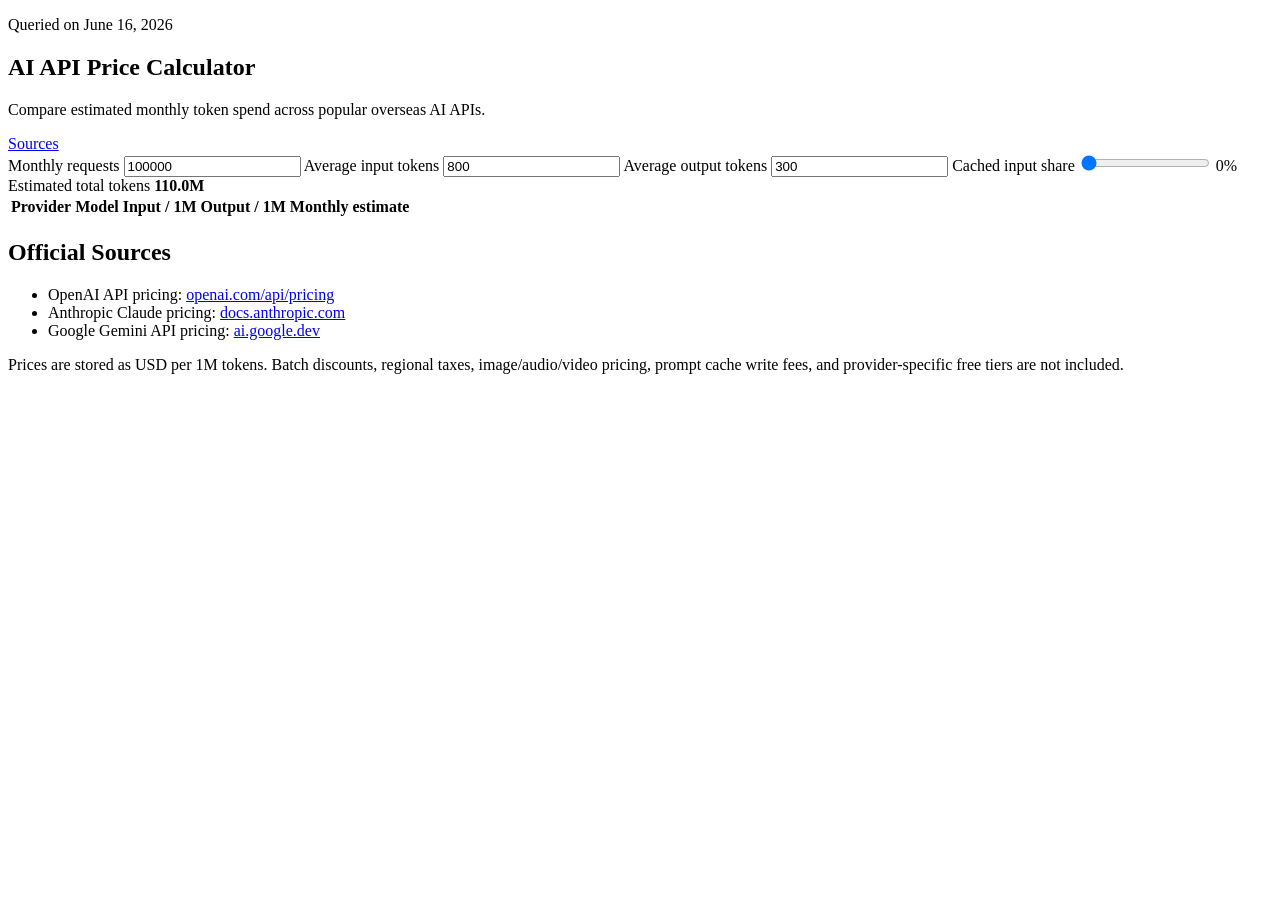
==== index.html @ 67a637ab "Create calculator page shell" ====
<!doctype html>
<html lang="en">
  <head>
    <meta charset="UTF-8" />
    <meta name="viewport" content="width=device-width, initial-scale=1.0" />
    <title>AI API Price Calculator</title>
    <link rel="stylesheet" href="./styles.css" />
  </head>
  <body>
    <main class="shell">
      <section class="intro">
        <div>
          <p class="eyebrow">Queried on June 16, 2026</p>
          <h1>AI API Price Calculator</h1>
          <p class="lede">
            Compare estimated monthly token spend across popular overseas AI APIs.
          </p>
        </div>
        <a class="source-link" href="#sources">Sources</a>
      </section>

      <section class="calculator" aria-label="Usage calculator">
        <form class="controls" id="usageForm">
          <label>
            <span>Monthly requests</span>
            <input id="requests" type="number" min="1" step="1000" value="100000" />
          </label>
          <label>
            <span>Average input tokens</span>
            <input id="inputTokens" type="number" min="1" step="100" value="800" />
          </label>
          <label>
            <span>Average output tokens</span>
            <input id="outputTokens" type="number" min="1" step="100" value="300" />
          </label>
          <label>
            <span>Cached input share</span>
            <input id="cacheShare" type="range" min="0" max="100" value="0" />
            <output id="cacheValue">0%</output>
          </label>
        </form>

        <div class="summary" aria-live="polite">
          <span>Estimated total tokens</span>
          <strong id="totalTokens">110.0M</strong>
        </div>
      </section>

      <section class="results" aria-label="Model price comparison">
        <div class="table-wrap">
          <table>
            <thead>
              <tr>
                <th>Provider</th>
                <th>Model</th>
                <th>Input / 1M</th>
                <th>Output / 1M</th>
                <th>Monthly estimate</th>
              </tr>
            </thead>
            <tbody id="resultsBody"></tbody>
          </table>
        </div>
      </section>

      <section class="notes" id="sources">
        <h2>Official Sources</h2>
        <ul>
          <li>
            OpenAI API pricing:
            <a href="https://openai.com/api/pricing/" target="_blank" rel="noreferrer">openai.com/api/pricing</a>
          </li>
          <li>
            Anthropic Claude pricing:
            <a href="https://docs.anthropic.com/en/docs/about-claude/pricing" target="_blank" rel="noreferrer">docs.anthropic.com</a>
          </li>
          <li>
            Google Gemini API pricing:
            <a href="https://ai.google.dev/gemini-api/docs/pricing" target="_blank" rel="noreferrer">ai.google.dev</a>
          </li>
        </ul>
        <p>
          Prices are stored as USD per 1M tokens. Batch discounts, regional taxes,
          image/audio/video pricing, prompt cache write fees, and provider-specific
          free tiers are not included.
        </p>
      </section>
    </main>

    <script src="./app.js"></script>
  </body>
</html>
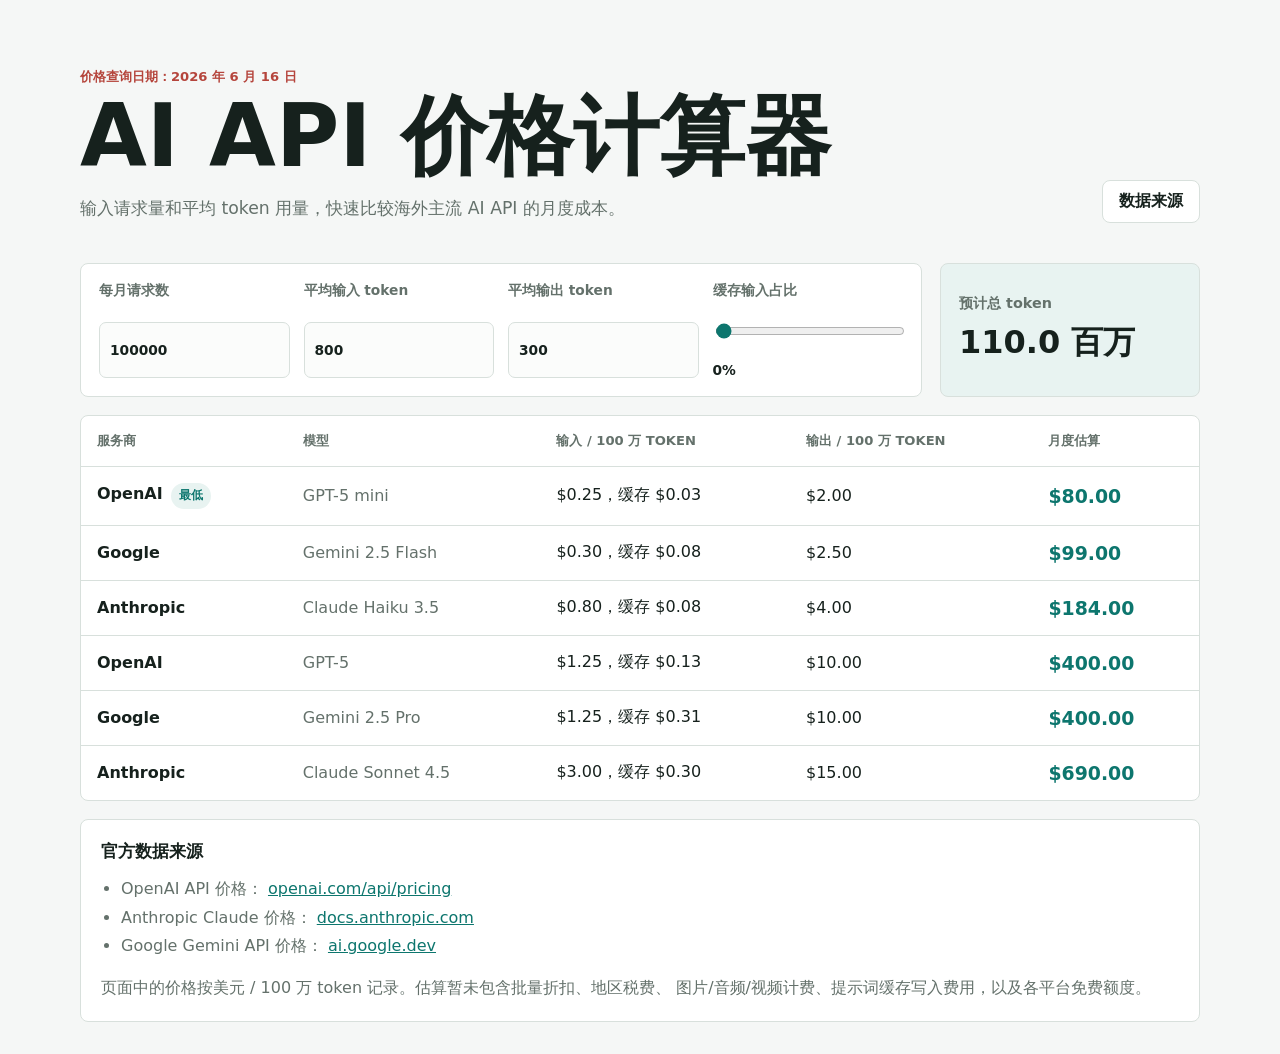
==== commit 7d869176: "Localize calculator interface to Chinese" ====
--- a/index.html
+++ b/index.html
@@ -1,61 +1,61 @@
 <!doctype html>
-<html lang="en">
+<html lang="zh-CN">
   <head>
     <meta charset="UTF-8" />
     <meta name="viewport" content="width=device-width, initial-scale=1.0" />
-    <title>AI API Price Calculator</title>
+    <title>AI API 价格计算器</title>
     <link rel="stylesheet" href="./styles.css" />
   </head>
   <body>
     <main class="shell">
       <section class="intro">
         <div>
-          <p class="eyebrow">Queried on June 16, 2026</p>
-          <h1>AI API Price Calculator</h1>
+          <p class="eyebrow">价格查询日期：2026 年 6 月 16 日</p>
+          <h1>AI API 价格计算器</h1>
           <p class="lede">
-            Compare estimated monthly token spend across popular overseas AI APIs.
+            输入请求量和平均 token 用量，快速比较海外主流 AI API 的月度成本。
           </p>
         </div>
-        <a class="source-link" href="#sources">Sources</a>
+        <a class="source-link" href="#sources">数据来源</a>
       </section>
 
-      <section class="calculator" aria-label="Usage calculator">
+      <section class="calculator" aria-label="用量计算器">
         <form class="controls" id="usageForm">
           <label>
-            <span>Monthly requests</span>
+            <span>每月请求数</span>
             <input id="requests" type="number" min="1" step="1000" value="100000" />
           </label>
           <label>
-            <span>Average input tokens</span>
+            <span>平均输入 token</span>
             <input id="inputTokens" type="number" min="1" step="100" value="800" />
           </label>
           <label>
-            <span>Average output tokens</span>
+            <span>平均输出 token</span>
             <input id="outputTokens" type="number" min="1" step="100" value="300" />
           </label>
           <label>
-            <span>Cached input share</span>
+            <span>缓存输入占比</span>
             <input id="cacheShare" type="range" min="0" max="100" value="0" />
             <output id="cacheValue">0%</output>
           </label>
         </form>
 
         <div class="summary" aria-live="polite">
-          <span>Estimated total tokens</span>
-          <strong id="totalTokens">110.0M</strong>
+          <span>预计总 token</span>
+          <strong id="totalTokens">110.0 百万</strong>
         </div>
       </section>
 
-      <section class="results" aria-label="Model price comparison">
+      <section class="results" aria-label="模型价格对比">
         <div class="table-wrap">
           <table>
             <thead>
               <tr>
-                <th>Provider</th>
-                <th>Model</th>
-                <th>Input / 1M</th>
-                <th>Output / 1M</th>
-                <th>Monthly estimate</th>
+                <th>服务商</th>
+                <th>模型</th>
+                <th>输入 / 100 万 token</th>
+                <th>输出 / 100 万 token</th>
+                <th>月度估算</th>
               </tr>
             </thead>
             <tbody id="resultsBody"></tbody>
@@ -64,25 +64,24 @@
       </section>
 
       <section class="notes" id="sources">
-        <h2>Official Sources</h2>
+        <h2>官方数据来源</h2>
         <ul>
           <li>
-            OpenAI API pricing:
+            OpenAI API 价格：
             <a href="https://openai.com/api/pricing/" target="_blank" rel="noreferrer">openai.com/api/pricing</a>
           </li>
           <li>
-            Anthropic Claude pricing:
+            Anthropic Claude 价格：
             <a href="https://docs.anthropic.com/en/docs/about-claude/pricing" target="_blank" rel="noreferrer">docs.anthropic.com</a>
           </li>
           <li>
-            Google Gemini API pricing:
+            Google Gemini API 价格：
             <a href="https://ai.google.dev/gemini-api/docs/pricing" target="_blank" rel="noreferrer">ai.google.dev</a>
           </li>
         </ul>
         <p>
-          Prices are stored as USD per 1M tokens. Batch discounts, regional taxes,
-          image/audio/video pricing, prompt cache write fees, and provider-specific
-          free tiers are not included.
+          页面中的价格按美元 / 100 万 token 记录。估算暂未包含批量折扣、地区税费、
+          图片/音频/视频计费、提示词缓存写入费用，以及各平台免费额度。
         </p>
       </section>
     </main>
--- a/styles.css
+++ b/styles.css
@@ -0,0 +1,269 @@
+:root {
+  color-scheme: light;
+  --ink: #16211d;
+  --muted: #64716b;
+  --line: #d8e0dc;
+  --panel: #ffffff;
+  --page: #f5f7f6;
+  --accent: #0d766e;
+  --accent-2: #b5453c;
+  --soft: #e8f3f1;
+}
+
+* {
+  box-sizing: border-box;
+}
+
+body {
+  margin: 0;
+  min-height: 100vh;
+  background: var(--page);
+  color: var(--ink);
+  font-family: Inter, ui-sans-serif, system-ui, -apple-system, BlinkMacSystemFont, "Segoe UI", sans-serif;
+}
+
+a {
+  color: var(--accent);
+}
+
+.shell {
+  width: min(1120px, calc(100% - 32px));
+  margin: 0 auto;
+  padding: 32px 0;
+}
+
+.intro {
+  display: flex;
+  align-items: end;
+  justify-content: space-between;
+  gap: 24px;
+  padding: 36px 0 28px;
+}
+
+.eyebrow {
+  margin: 0 0 10px;
+  color: var(--accent-2);
+  font-size: 0.82rem;
+  font-weight: 700;
+  text-transform: uppercase;
+}
+
+h1 {
+  margin: 0;
+  max-width: 760px;
+  font-size: clamp(2.2rem, 7vw, 5.4rem);
+  line-height: 0.94;
+  letter-spacing: 0;
+}
+
+.lede {
+  max-width: 620px;
+  margin: 18px 0 0;
+  color: var(--muted);
+  font-size: 1.08rem;
+  line-height: 1.6;
+}
+
+.source-link {
+  flex: 0 0 auto;
+  min-height: 42px;
+  padding: 10px 16px;
+  border: 1px solid var(--line);
+  border-radius: 8px;
+  background: var(--panel);
+  color: var(--ink);
+  font-weight: 700;
+  text-decoration: none;
+}
+
+.calculator {
+  display: grid;
+  grid-template-columns: minmax(0, 1fr) 260px;
+  gap: 18px;
+  align-items: stretch;
+  margin-top: 12px;
+}
+
+.controls,
+.summary,
+.notes {
+  border: 1px solid var(--line);
+  border-radius: 8px;
+  background: var(--panel);
+}
+
+.controls {
+  display: grid;
+  grid-template-columns: repeat(4, minmax(0, 1fr));
+  gap: 14px;
+  padding: 18px;
+}
+
+label {
+  display: grid;
+  gap: 8px;
+  min-width: 0;
+  color: var(--muted);
+  font-size: 0.86rem;
+  font-weight: 700;
+}
+
+input {
+  width: 100%;
+  min-height: 42px;
+  border: 1px solid var(--line);
+  border-radius: 7px;
+  padding: 8px 10px;
+  color: var(--ink);
+  font: inherit;
+  background: #fbfcfb;
+}
+
+input[type="range"] {
+  padding: 0;
+  accent-color: var(--accent);
+}
+
+output {
+  color: var(--ink);
+  font-weight: 800;
+}
+
+.summary {
+  display: grid;
+  align-content: center;
+  gap: 8px;
+  padding: 18px;
+  background: var(--soft);
+}
+
+.summary span {
+  color: var(--muted);
+  font-size: 0.9rem;
+  font-weight: 700;
+}
+
+.summary strong {
+  font-size: 2rem;
+}
+
+.results {
+  margin-top: 18px;
+}
+
+.table-wrap {
+  overflow-x: auto;
+  border: 1px solid var(--line);
+  border-radius: 8px;
+  background: var(--panel);
+}
+
+table {
+  width: 100%;
+  min-width: 720px;
+  border-collapse: collapse;
+}
+
+th,
+td {
+  padding: 16px;
+  border-bottom: 1px solid var(--line);
+  text-align: left;
+  white-space: nowrap;
+}
+
+th {
+  color: var(--muted);
+  font-size: 0.82rem;
+  text-transform: uppercase;
+}
+
+tbody tr:last-child td {
+  border-bottom: 0;
+}
+
+.provider {
+  font-weight: 800;
+}
+
+.model {
+  color: var(--muted);
+}
+
+.cost {
+  color: var(--accent);
+  font-size: 1.18rem;
+  font-weight: 900;
+}
+
+.tag {
+  display: inline-flex;
+  align-items: center;
+  min-height: 26px;
+  margin-left: 8px;
+  padding: 3px 8px;
+  border-radius: 999px;
+  background: var(--soft);
+  color: var(--accent);
+  font-size: 0.74rem;
+  font-weight: 800;
+}
+
+.notes {
+  margin-top: 18px;
+  padding: 20px;
+}
+
+.notes h2 {
+  margin: 0 0 12px;
+  font-size: 1.05rem;
+}
+
+.notes ul {
+  margin: 0;
+  padding-left: 20px;
+  color: var(--muted);
+  line-height: 1.8;
+}
+
+.notes p {
+  margin: 14px 0 0;
+  color: var(--muted);
+  line-height: 1.6;
+}
+
+@media (max-width: 820px) {
+  .intro,
+  .calculator {
+    grid-template-columns: 1fr;
+  }
+
+  .intro {
+    display: grid;
+    align-items: start;
+  }
+
+  .source-link {
+    width: fit-content;
+  }
+
+  .controls {
+    grid-template-columns: repeat(2, minmax(0, 1fr));
+  }
+}
+
+@media (max-width: 540px) {
+  .shell {
+    width: min(100% - 20px, 1120px);
+    padding: 18px 0;
+  }
+
+  .controls {
+    grid-template-columns: 1fr;
+  }
+
+  th,
+  td {
+    padding: 13px 12px;
+  }
+}
